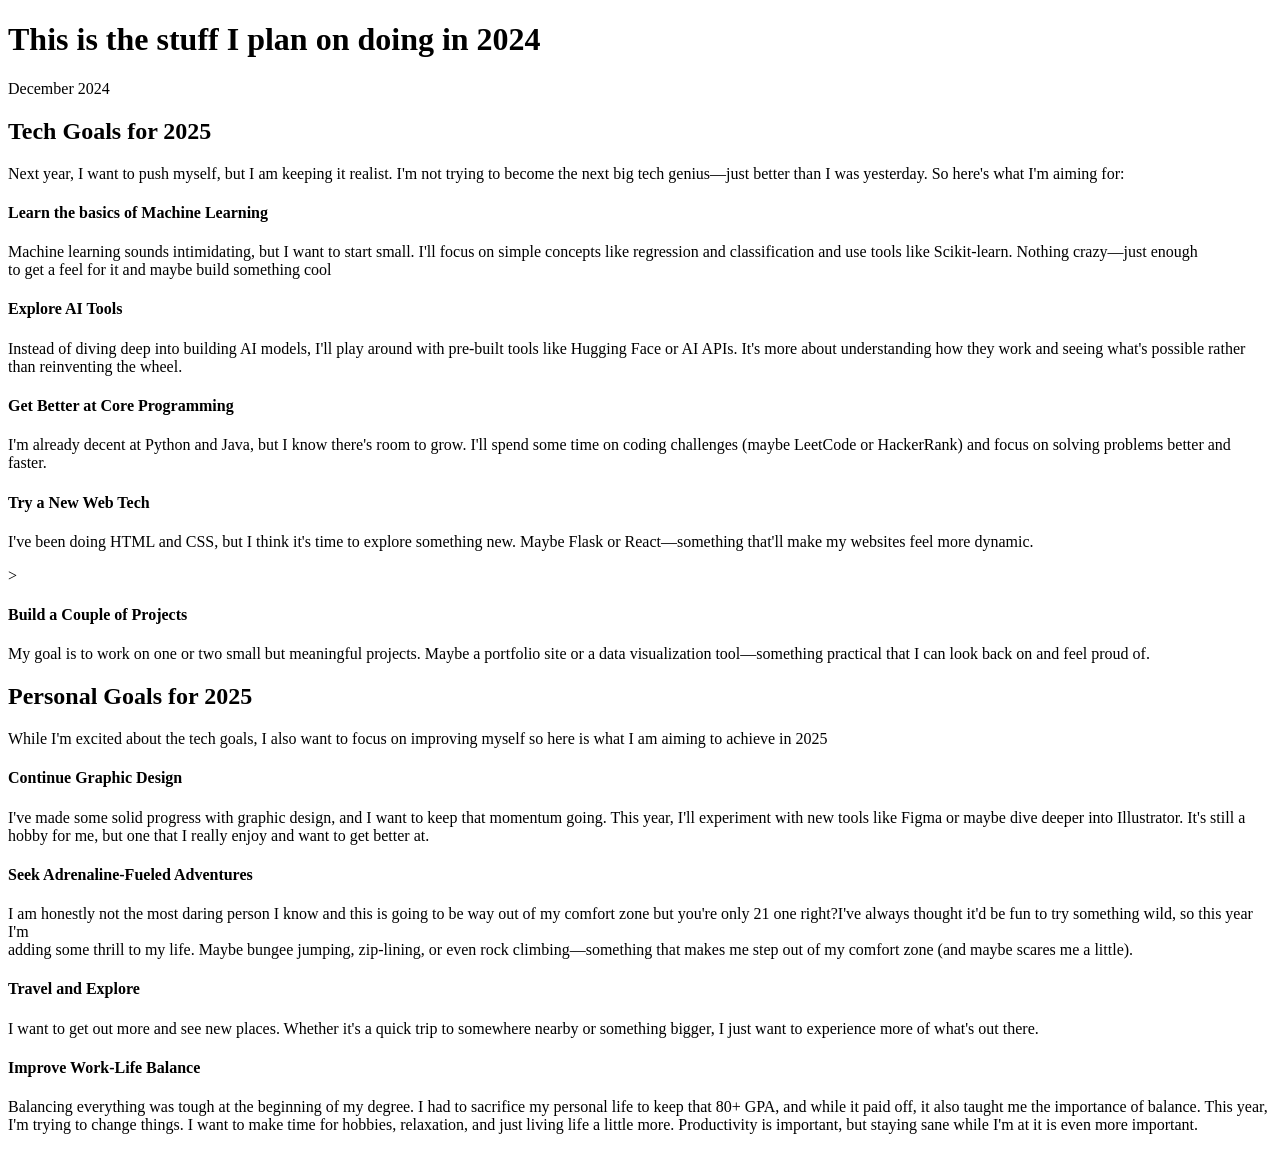
==== 2025stuff.html @ d9a6ee84 "Update 2025stuff.html" ====
<!DOCTYPE html>
<html>
    <head><title>2025stufffs</title></head>
    <body>
        <h1>This is the stuff I plan on doing in 2024</h1>
        <p>December 2024</p>

        <h2>Tech Goals for 2025</h2>
        <p>Next year, I want to push myself, but I am keeping it realist. I'm not trying to become the next big tech genius—just better than I was yesterday. So here's what I'm aiming for: </p>
    

        <h4>Learn the basics of Machine Learning</h4>
        <p>Machine learning sounds intimidating, but I want to start small. I'll focus on simple concepts like regression and classification and use tools like Scikit-learn. Nothing crazy—just enough <br>
             to get a feel for it and maybe build something cool</p>
   
        <h4>Explore AI Tools</h4>
        <p>Instead of diving deep into building AI models, I'll play around with pre-built tools like Hugging Face or AI APIs. It's more about understanding how they work and seeing what's possible rather <br>
             than reinventing the wheel.</p>
        
        <h4>Get Better at Core Programming</h4>
        <p>I'm already decent at Python and Java, but I know there's room to grow. I'll spend some time on coding challenges (maybe LeetCode or HackerRank) and focus on solving problems better and faster.</p>
        
        <h4>Try a New Web Tech</h4>
        <p>I've been doing HTML and CSS, but I think it's time to explore something new. Maybe Flask or React—something that'll make my websites feel more dynamic.</p>>
    
        <h4>Build a Couple of Projects</h4>
        <p>My goal is to work on one or two small but meaningful projects. Maybe a portfolio site or a data visualization tool—something practical that I can look back on and feel proud of.</p>

        <h2>Personal Goals for 2025</h2>
        <p>While I'm excited about the tech goals, I also want to focus on improving myself so here is what I am aiming to achieve in 2025</p>
        
        <h4>Continue Graphic Design</h4>
        <p>I've made some solid progress with graphic design, and I want to keep that momentum going. This year, I'll experiment with new tools like Figma or maybe dive deeper into Illustrator. It's still a <br>
            hobby for me, but one that I really enjoy and want to get better at.</p>

        <h4>Seek Adrenaline-Fueled Adventures</h4>
        <p>I am honestly not the most daring person I know and this is going to be way out of my comfort zone but you're only 21 one right?I've always thought it'd be fun to try something wild, so this year I'm <br>
             adding some thrill to my life. Maybe bungee jumping, zip-lining, or even rock climbing—something that makes me step out of my comfort zone (and maybe scares me a little).</p>

        <h4>Travel and Explore</h4>
        <p>I want to get out more and see new places. Whether it's a quick trip to somewhere nearby or something bigger, I just want to experience more of what's out there.</p>
    
        <h4>Improve Work-Life Balance</h4>
        <p>Balancing everything was tough at the beginning of my degree. I had to sacrifice my personal life to keep that 80+ GPA, and while it paid off, it also taught me the importance of balance. This year, <br> 
            I'm trying to change things. I want to make time for hobbies, relaxation, and just living life a little more. Productivity is important, but staying sane while I'm at it is even more important.</p>
    
    </body>
</html>
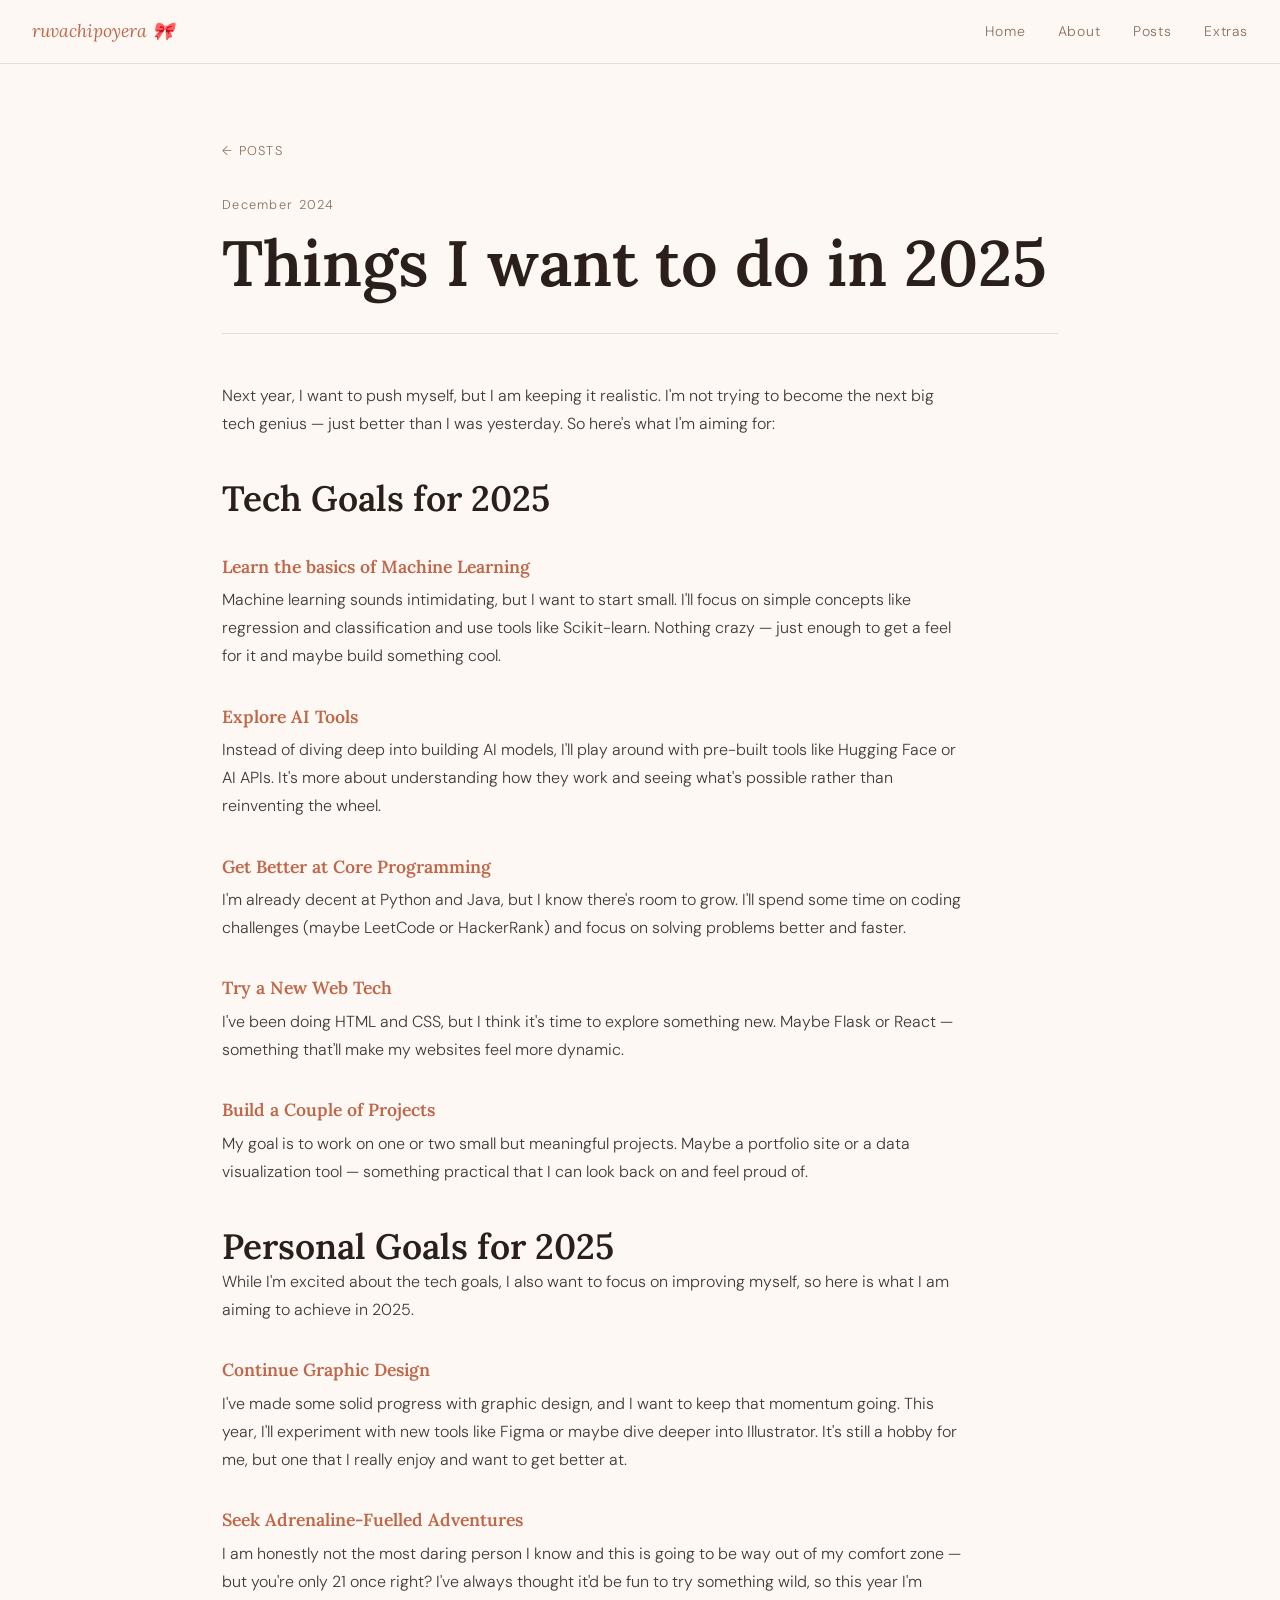
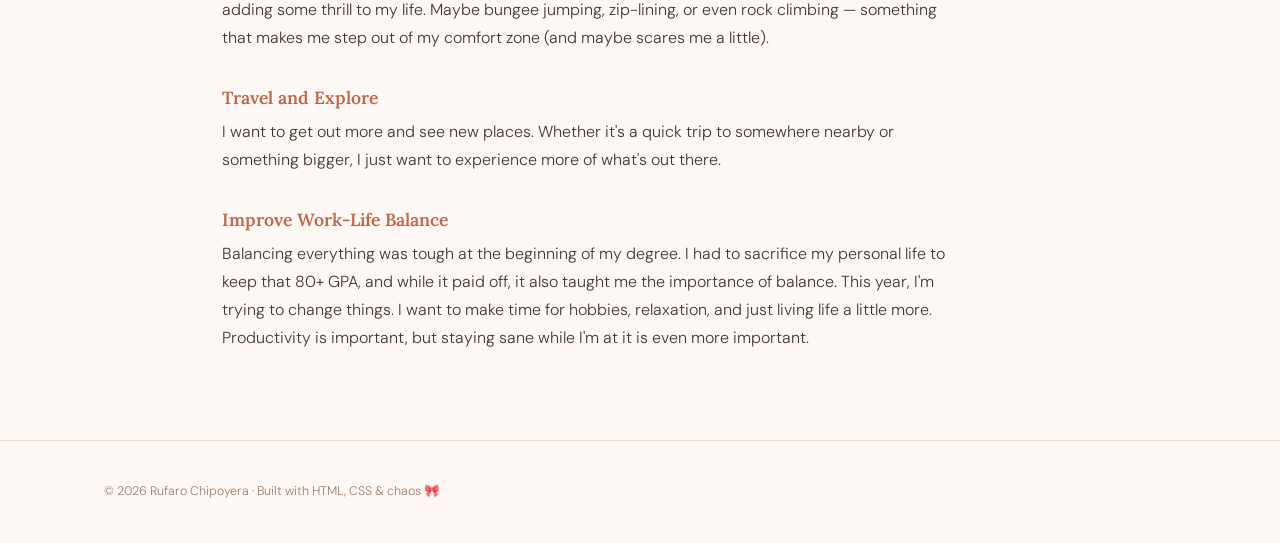
==== commit 77a21948: "finished project" ====
--- a/2025stuff.html
+++ b/2025stuff.html
@@ -1,48 +1,76 @@
 <!DOCTYPE html>
-<html>
-    <head><title>2025stufffs</title></head>
-    <body>
-        <h1>This is the stuff I plan on doing in 2024</h1>
-        <p>December 2024</p>
+<html lang="en">
+<head>
+  <meta charset="UTF-8" />
+  <meta name="viewport" content="width=device-width, initial-scale=1.0" />
+  <title>Things I Want To Do In 2025 — Rufaro's Space</title>
+  <link rel="stylesheet" href="style.css" />
+</head>
+<body>
 
-        <h2>Tech Goals for 2025</h2>
-        <p>Next year, I want to push myself, but I am keeping it realist. I'm not trying to become the next big tech genius—just better than I was yesterday. So here's what I'm aiming for: </p>
-    
+  <nav>
+    <span class="nav-logo">ruvachipoyera 🎀</span>
+    <ul class="nav-links">
+      <li><a href="index.html">Home</a></li>
+      <li><a href="aboutme.html">About</a></li>
+      <li><a href="posts.html">Posts</a></li>
+      <li><a href="extras.html">Extras</a></li>
+    </ul>
+  </nav>
+
+  <div class="container">
+    <section>
+      <a href="posts.html" class="back-link">Posts</a>
+
+      <div class="post-header fade-in">
+        <span class="post-date">December 2024</span>
+        <h1>Things I want to do in 2025</h1>
+      </div>
+
+      <div class="post-body fade-in">
+
+        <p>Next year, I want to push myself, but I am keeping it realistic. I'm not trying to become the next big tech genius — just better than I was yesterday. So here's what I'm aiming for:</p>
+
+        <h2 style="margin-top:2.5rem;">Tech Goals for 2025</h2>
 
         <h4>Learn the basics of Machine Learning</h4>
-        <p>Machine learning sounds intimidating, but I want to start small. I'll focus on simple concepts like regression and classification and use tools like Scikit-learn. Nothing crazy—just enough <br>
-             to get a feel for it and maybe build something cool</p>
-   
+        <p>Machine learning sounds intimidating, but I want to start small. I'll focus on simple concepts like regression and classification and use tools like Scikit-learn. Nothing crazy — just enough to get a feel for it and maybe build something cool.</p>
+
         <h4>Explore AI Tools</h4>
-        <p>Instead of diving deep into building AI models, I'll play around with pre-built tools like Hugging Face or AI APIs. It's more about understanding how they work and seeing what's possible rather <br>
-             than reinventing the wheel.</p>
-        
+        <p>Instead of diving deep into building AI models, I'll play around with pre-built tools like Hugging Face or AI APIs. It's more about understanding how they work and seeing what's possible rather than reinventing the wheel.</p>
+
         <h4>Get Better at Core Programming</h4>
         <p>I'm already decent at Python and Java, but I know there's room to grow. I'll spend some time on coding challenges (maybe LeetCode or HackerRank) and focus on solving problems better and faster.</p>
-        
+
         <h4>Try a New Web Tech</h4>
-        <p>I've been doing HTML and CSS, but I think it's time to explore something new. Maybe Flask or React—something that'll make my websites feel more dynamic.</p>>
-    
+        <p>I've been doing HTML and CSS, but I think it's time to explore something new. Maybe Flask or React — something that'll make my websites feel more dynamic.</p>
+
         <h4>Build a Couple of Projects</h4>
-        <p>My goal is to work on one or two small but meaningful projects. Maybe a portfolio site or a data visualization tool—something practical that I can look back on and feel proud of.</p>
+        <p>My goal is to work on one or two small but meaningful projects. Maybe a portfolio site or a data visualization tool — something practical that I can look back on and feel proud of.</p>
 
-        <h2>Personal Goals for 2025</h2>
-        <p>While I'm excited about the tech goals, I also want to focus on improving myself so here is what I am aiming to achieve in 2025</p>
-        
+        <h2 style="margin-top:2.5rem;">Personal Goals for 2025</h2>
+        <p>While I'm excited about the tech goals, I also want to focus on improving myself, so here is what I am aiming to achieve in 2025.</p>
+
         <h4>Continue Graphic Design</h4>
-        <p>I've made some solid progress with graphic design, and I want to keep that momentum going. This year, I'll experiment with new tools like Figma or maybe dive deeper into Illustrator. It's still a <br>
-            hobby for me, but one that I really enjoy and want to get better at.</p>
+        <p>I've made some solid progress with graphic design, and I want to keep that momentum going. This year, I'll experiment with new tools like Figma or maybe dive deeper into Illustrator. It's still a hobby for me, but one that I really enjoy and want to get better at.</p>
 
-        <h4>Seek Adrenaline-Fueled Adventures</h4>
-        <p>I am honestly not the most daring person I know and this is going to be way out of my comfort zone but you're only 21 one right?I've always thought it'd be fun to try something wild, so this year I'm <br>
-             adding some thrill to my life. Maybe bungee jumping, zip-lining, or even rock climbing—something that makes me step out of my comfort zone (and maybe scares me a little).</p>
+        <h4>Seek Adrenaline-Fuelled Adventures</h4>
+        <p>I am honestly not the most daring person I know and this is going to be way out of my comfort zone — but you're only 21 once right? I've always thought it'd be fun to try something wild, so this year I'm adding some thrill to my life. Maybe bungee jumping, zip-lining, or even rock climbing — something that makes me step out of my comfort zone (and maybe scares me a little).</p>
 
         <h4>Travel and Explore</h4>
         <p>I want to get out more and see new places. Whether it's a quick trip to somewhere nearby or something bigger, I just want to experience more of what's out there.</p>
-    
+
         <h4>Improve Work-Life Balance</h4>
-        <p>Balancing everything was tough at the beginning of my degree. I had to sacrifice my personal life to keep that 80+ GPA, and while it paid off, it also taught me the importance of balance. This year, <br> 
-            I'm trying to change things. I want to make time for hobbies, relaxation, and just living life a little more. Productivity is important, but staying sane while I'm at it is even more important.</p>
-    
-    </body>
-</html>+        <p>Balancing everything was tough at the beginning of my degree. I had to sacrifice my personal life to keep that 80+ GPA, and while it paid off, it also taught me the importance of balance. This year, I'm trying to change things. I want to make time for hobbies, relaxation, and just living life a little more. Productivity is important, but staying sane while I'm at it is even more important.</p>
+
+      </div>
+    </section>
+  </div>
+
+  <footer>
+    <p>© <span id="year"></span> Rufaro Chipoyera · Built with HTML, CSS &amp; chaos 🎀</p>
+  </footer>
+
+  <script src="script.js"></script>
+</body>
+</html>
--- a/style.css
+++ b/style.css
@@ -0,0 +1,235 @@
+@import url('https://fonts.googleapis.com/css2?family=Lora:ital,wght@0,400;0,600;1,400;1,600&family=DM+Sans:wght@300;400;500&display=swap');
+
+:root {
+  --bg:        #fdf8f3;
+  --surface:   #ffffff;
+  --border:    #e8ddd4;
+  --accent:    #c0674a;   /* warm terracotta */
+  --accent2:   #7a9e87;   /* sage green */
+  --text:      #2a1f1a;
+  --muted:     #8a7060;
+  --font-head: 'Lora', Georgia, serif;
+  --font-body: 'DM Sans', sans-serif;
+  --radius:    8px;
+  --max-width: 900px;
+  --transition: 0.25s ease;
+}
+
+*, *::before, *::after { box-sizing: border-box; margin: 0; padding: 0; }
+html { scroll-behavior: smooth; }
+
+body {
+  background: var(--bg);
+  color: var(--text);
+  font-family: var(--font-body);
+  font-weight: 300;
+  font-size: 1rem;
+  line-height: 1.75;
+}
+
+/* ── TYPOGRAPHY ── */
+h1, h2, h3, h4 {
+  font-family: var(--font-head);
+  line-height: 1.2;
+  color: var(--text);
+}
+h1 { font-size: clamp(2.2rem, 6vw, 4rem); font-weight: 600; }
+h2 { font-size: clamp(1.5rem, 3.5vw, 2.2rem); font-weight: 600; }
+h3 { font-size: 1.2rem; font-weight: 600; }
+h4 { font-size: 1.05rem; font-weight: 600; color: var(--accent); margin: 1.8rem 0 0.5rem; }
+p  { opacity: 0.88; max-width: 68ch; }
+a  { color: var(--accent); text-decoration: none; transition: opacity var(--transition); }
+a:hover { opacity: 0.7; }
+br { display: none; } /* override inline <br> tags from old HTML */
+
+/* ── LAYOUT ── */
+.container { max-width: var(--max-width); margin: 0 auto; padding: 0 2rem; }
+section { padding: 4.5rem 0; border-bottom: 1px solid var(--border); }
+section:last-child { border-bottom: none; }
+
+/* ── NAV ── */
+nav {
+  position: sticky; top: 0; z-index: 100;
+  background: rgba(253,248,243,0.92);
+  backdrop-filter: blur(10px);
+  border-bottom: 1px solid var(--border);
+  padding: 1rem 2rem;
+  display: flex; justify-content: space-between; align-items: center;
+}
+.nav-logo {
+  font-family: var(--font-head);
+  font-style: italic;
+  font-size: 1.1rem;
+  color: var(--accent);
+}
+.nav-links { display: flex; gap: 2rem; list-style: none; }
+.nav-links a {
+  color: var(--muted);
+  font-size: 0.875rem;
+  letter-spacing: 0.06em;
+  transition: color var(--transition);
+}
+.nav-links a:hover { color: var(--text); opacity: 1; }
+
+/* ── HERO ── */
+.hero { padding: 6rem 0 5rem; }
+.hero-eyebrow {
+  display: block;
+  font-size: 0.8rem;
+  letter-spacing: 0.18em;
+  text-transform: uppercase;
+  color: var(--accent2);
+  margin-bottom: 1rem;
+}
+.hero h1 { margin-bottom: 1.5rem; }
+.hero h1 em { font-style: italic; color: var(--accent); }
+.hero-sub { font-size: 1rem; color: var(--muted); max-width: 55ch; margin-bottom: 0.75rem; }
+
+/* ── BUTTONS ── */
+.btn {
+  display: inline-block;
+  padding: 0.7rem 1.6rem;
+  font-family: var(--font-body);
+  font-size: 0.85rem;
+  font-weight: 500;
+  letter-spacing: 0.06em;
+  border-radius: 999px;
+  transition: all var(--transition);
+  cursor: pointer;
+  margin-top: 1.2rem;
+}
+.btn-primary { background: var(--accent); color: #fff; border: 2px solid var(--accent); }
+.btn-primary:hover { background: transparent; color: var(--accent); opacity: 1; }
+.btn-outline { background: transparent; color: var(--text); border: 2px solid var(--border); margin-left: 0.75rem; }
+.btn-outline:hover { border-color: var(--accent); color: var(--accent); opacity: 1; }
+
+/* ── SECTION LABEL ── */
+.section-label {
+  display: block;
+  font-size: 0.72rem;
+  letter-spacing: 0.2em;
+  text-transform: uppercase;
+  color: var(--accent2);
+  margin-bottom: 0.5rem;
+}
+
+/* ── CARDS ── */
+.projects-grid {
+  display: grid;
+  grid-template-columns: repeat(auto-fill, minmax(250px, 1fr));
+  gap: 1.25rem;
+  margin-top: 2rem;
+}
+.card {
+  background: var(--surface);
+  border: 1px solid var(--border);
+  border-radius: var(--radius);
+  padding: 1.6rem;
+  transition: box-shadow var(--transition), transform var(--transition);
+  position: relative;
+  overflow: hidden;
+  color: var(--text);
+}
+.card::after {
+  content: '';
+  position: absolute;
+  bottom: 0; left: 0; right: 0;
+  height: 3px;
+  background: linear-gradient(90deg, var(--accent), var(--accent2));
+  transform: scaleX(0);
+  transform-origin: left;
+  transition: transform var(--transition);
+}
+.card:hover { box-shadow: 0 6px 24px rgba(192,103,74,0.12); transform: translateY(-2px); }
+.card:hover::after { transform: scaleX(1); }
+.card-tag {
+  font-size: 0.68rem; letter-spacing: 0.14em; text-transform: uppercase;
+  color: var(--accent2); margin-bottom: 0.6rem; display: block;
+}
+.card h3 { margin-bottom: 0.4rem; }
+.card p { font-size: 0.88rem; margin-bottom: 1rem; }
+.card-link {
+  font-size: 0.78rem; letter-spacing: 0.08em; text-transform: uppercase;
+  color: var(--accent); display: inline-flex; align-items: center; gap: 0.3rem;
+}
+.card-link::after { content: '→'; transition: transform var(--transition); }
+.card:hover .card-link::after { transform: translateX(4px); }
+
+/* ── SKILLS ── */
+.skills-list { display: flex; flex-wrap: wrap; gap: 0.6rem; margin-top: 1.5rem; }
+.skill-tag {
+  background: var(--surface);
+  border: 1px solid var(--border);
+  color: var(--text);
+  font-size: 0.8rem;
+  padding: 0.35rem 0.9rem;
+  border-radius: 999px;
+  transition: border-color var(--transition);
+}
+.skill-tag:hover { border-color: var(--accent); }
+
+/* ── POST / ARTICLE LAYOUT ── */
+.post-header { padding-bottom: 2rem; border-bottom: 1px solid var(--border); margin-bottom: 3rem; }
+.post-date { font-size: 0.8rem; color: var(--muted); letter-spacing: 0.1em; display: block; margin-bottom: 0.5rem; }
+.post-body h4 { font-size: 1.1rem; color: var(--accent); margin: 2.2rem 0 0.6rem; }
+.post-body p  { margin-bottom: 1rem; }
+.post-body img { max-width: 100%; border-radius: var(--radius); margin: 1.5rem 0; }
+
+/* ── ABOUT PAGE ── */
+.about-photo {
+  width: 200px; height: 200px;
+  border-radius: 50%;
+  object-fit: cover;
+  object-position: top center;
+  border: 3px solid var(--border);
+  margin-bottom: 1.5rem;
+}
+.about-gif { display: block; margin: 1.5rem 0; }
+
+/* ── POSTS LIST ── */
+.posts-list { margin-top: 2rem; }
+.post-item {
+  display: flex; justify-content: space-between; align-items: baseline;
+  padding: 1.2rem 0;
+  border-bottom: 1px solid var(--border);
+  gap: 1rem;
+}
+.post-item a {
+  font-family: var(--font-head);
+  font-size: 1.05rem;
+  color: var(--text);
+  transition: color var(--transition);
+}
+.post-item a:hover { color: var(--accent); opacity: 1; }
+.post-item-date { font-size: 0.78rem; color: var(--muted); white-space: nowrap; }
+
+/* ── BACK LINK ── */
+.back-link {
+  display: inline-flex; align-items: center; gap: 0.4rem;
+  font-size: 0.8rem; letter-spacing: 0.08em; text-transform: uppercase;
+  color: var(--muted); margin-bottom: 2rem; transition: color var(--transition);
+}
+.back-link::before { content: '←'; }
+.back-link:hover { color: var(--accent); opacity: 1; }
+
+/* ── FOOTER ── */
+footer {
+  padding: 2.5rem 0;
+  text-align: center;
+  font-size: 0.78rem;
+  color: var(--muted);
+  border-top: 1px solid var(--border);
+}
+
+/* ── FADE-IN ── */
+.fade-in { opacity: 0; transform: translateY(16px); transition: opacity 0.55s ease, transform 0.55s ease; }
+.fade-in.visible { opacity: 1; transform: translateY(0); }
+
+/* ── RESPONSIVE ── */
+@media (max-width: 600px) {
+  nav { flex-wrap: wrap; gap: 0.75rem; }
+  .nav-links { gap: 1rem; }
+  .projects-grid { grid-template-columns: 1fr; }
+  .btn-outline { margin-left: 0; margin-top: 0.5rem; }
+  .post-item { flex-direction: column; gap: 0.2rem; }
+}
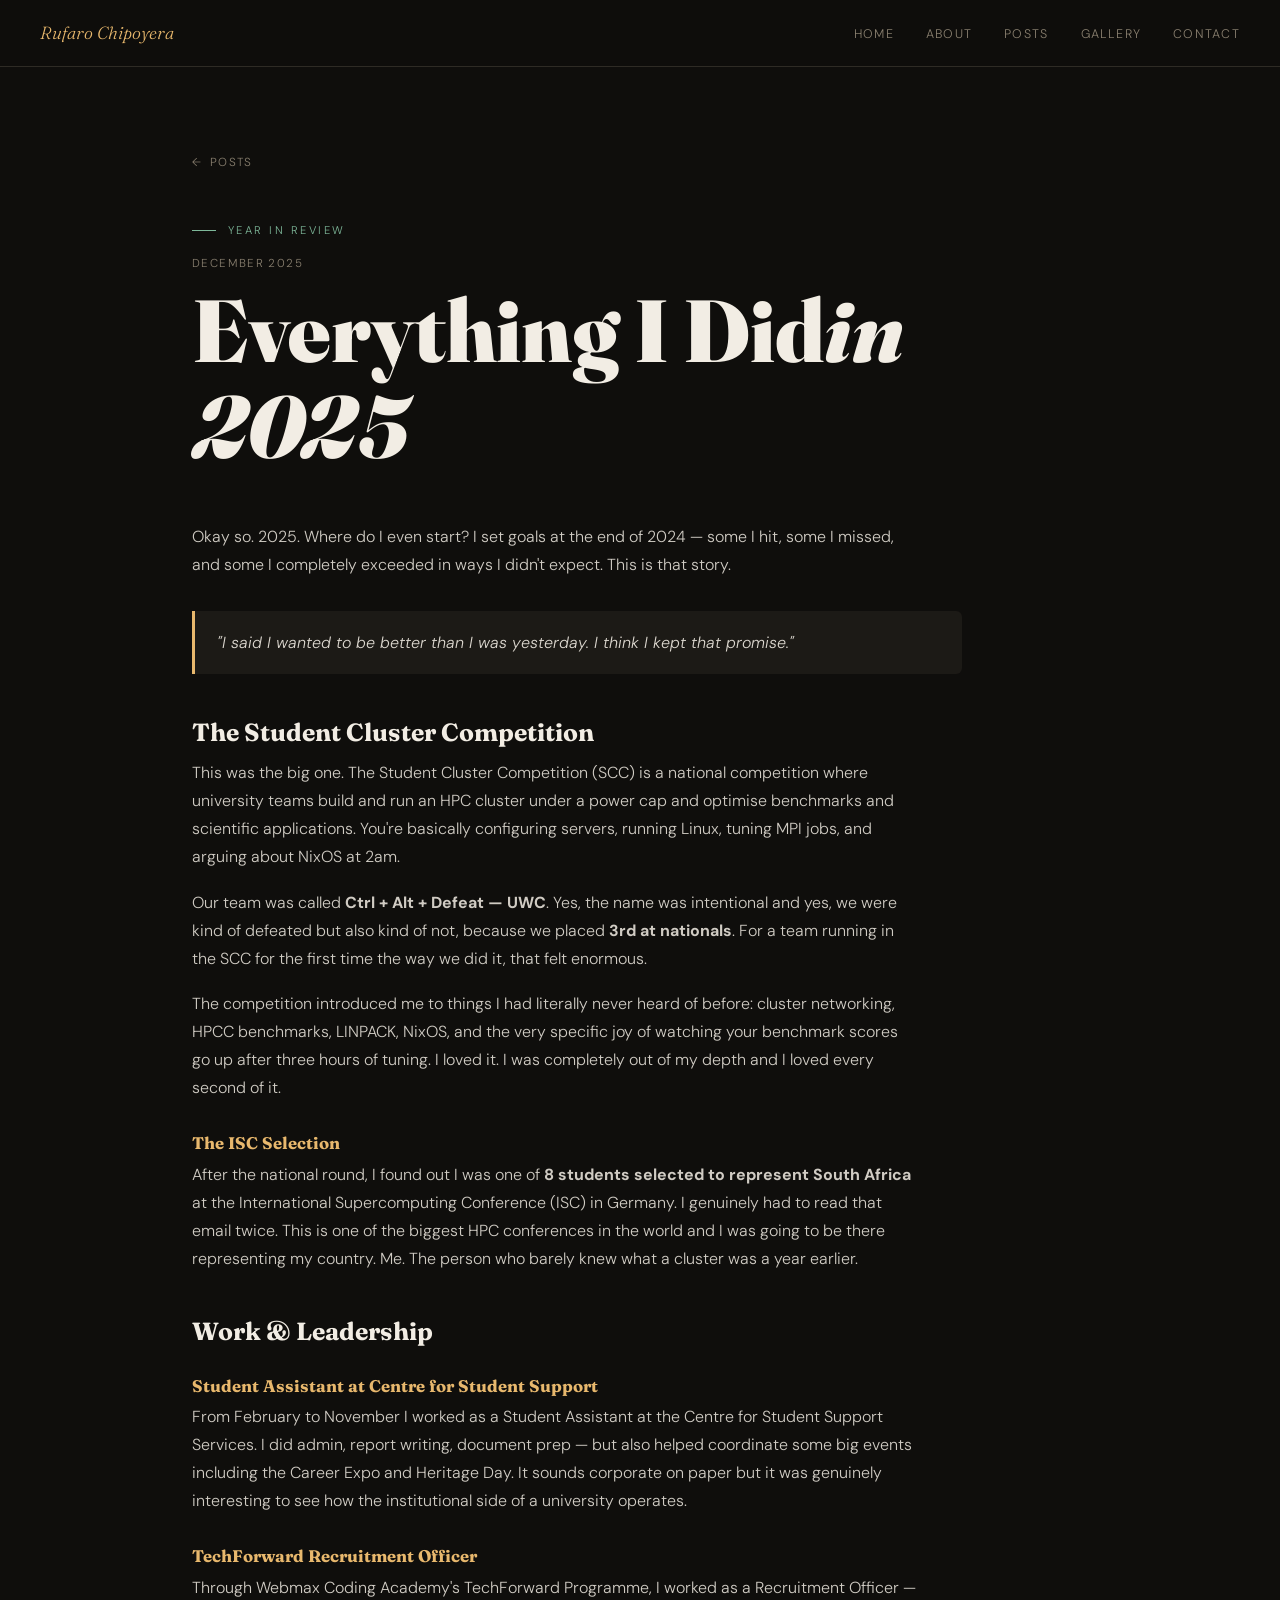
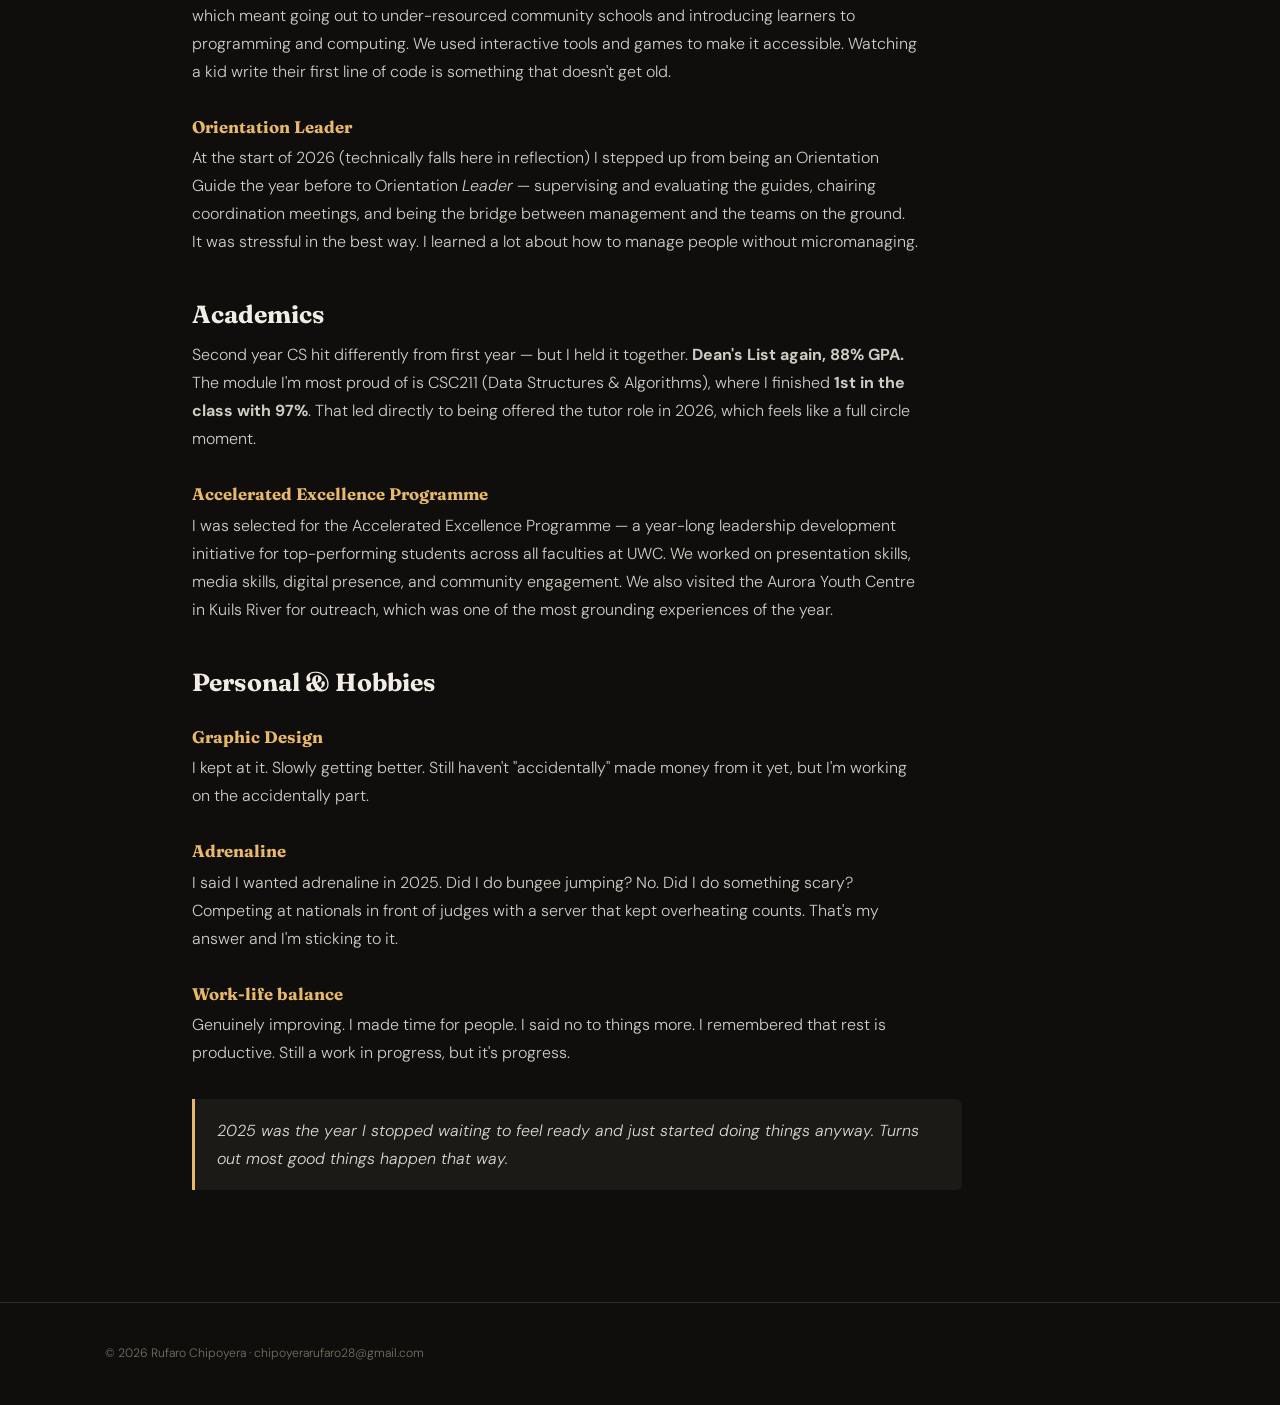
==== commit 34f8a1d0: "Updated 2026 work after a longggg night and day" ====
--- a/2025stuff.html
+++ b/2025stuff.html
@@ -3,18 +3,19 @@
 <head>
   <meta charset="UTF-8" />
   <meta name="viewport" content="width=device-width, initial-scale=1.0" />
-  <title>Things I Want To Do In 2025 — Rufaro's Space</title>
+  <title>Everything I Did in 2025 — Rufaro Chipoyera</title>
   <link rel="stylesheet" href="style.css" />
 </head>
 <body>
 
   <nav>
-    <span class="nav-logo">ruvachipoyera 🎀</span>
+    <span class="nav-logo">Rufaro Chipoyera</span>
     <ul class="nav-links">
       <li><a href="index.html">Home</a></li>
       <li><a href="aboutme.html">About</a></li>
       <li><a href="posts.html">Posts</a></li>
-      <li><a href="extras.html">Extras</a></li>
+      <li><a href="gallery.html">Gallery</a></li>
+      <li><a href="index.html#contact">Contact</a></li>
     </ul>
   </nav>
 
@@ -23,52 +24,69 @@
       <a href="posts.html" class="back-link">Posts</a>
 
       <div class="post-header fade-in">
-        <span class="post-date">December 2024</span>
-        <h1>Things I want to do in 2025</h1>
+        <span class="section-label">Year in Review</span>
+        <span class="post-date">December 2025</span>
+        <h1>Everything I Did<br><em>in 2025</em></h1>
       </div>
 
       <div class="post-body fade-in">
 
-        <p>Next year, I want to push myself, but I am keeping it realistic. I'm not trying to become the next big tech genius — just better than I was yesterday. So here's what I'm aiming for:</p>
+        <p>Okay so. 2025. Where do I even start? I set goals at the end of 2024 — some I hit, some I missed, and some I completely exceeded in ways I didn't expect. This is that story.</p>
 
-        <h2 style="margin-top:2.5rem;">Tech Goals for 2025</h2>
+        <div class="callout">
+          <p>"I said I wanted to be better than I was yesterday. I think I kept that promise."</p>
+        </div>
 
-        <h4>Learn the basics of Machine Learning</h4>
-        <p>Machine learning sounds intimidating, but I want to start small. I'll focus on simple concepts like regression and classification and use tools like Scikit-learn. Nothing crazy — just enough to get a feel for it and maybe build something cool.</p>
+        <h2>The Student Cluster Competition</h2>
 
-        <h4>Explore AI Tools</h4>
-        <p>Instead of diving deep into building AI models, I'll play around with pre-built tools like Hugging Face or AI APIs. It's more about understanding how they work and seeing what's possible rather than reinventing the wheel.</p>
+        <p>This was the big one. The Student Cluster Competition (SCC) is a national competition where university teams build and run an HPC cluster under a power cap and optimise benchmarks and scientific applications. You're basically configuring servers, running Linux, tuning MPI jobs, and arguing about NixOS at 2am.</p>
 
-        <h4>Get Better at Core Programming</h4>
-        <p>I'm already decent at Python and Java, but I know there's room to grow. I'll spend some time on coding challenges (maybe LeetCode or HackerRank) and focus on solving problems better and faster.</p>
+        <p>Our team was called <strong>Ctrl + Alt + Defeat — UWC</strong>. Yes, the name was intentional and yes, we were kind of defeated but also kind of not, because we placed <strong>3rd at nationals</strong>. For a team running in the SCC for the first time the way we did it, that felt enormous.</p>
 
-        <h4>Try a New Web Tech</h4>
-        <p>I've been doing HTML and CSS, but I think it's time to explore something new. Maybe Flask or React — something that'll make my websites feel more dynamic.</p>
+        <p>The competition introduced me to things I had literally never heard of before: cluster networking, HPCC benchmarks, LINPACK, NixOS, and the very specific joy of watching your benchmark scores go up after three hours of tuning. I loved it. I was completely out of my depth and I loved every second of it.</p>
 
-        <h4>Build a Couple of Projects</h4>
-        <p>My goal is to work on one or two small but meaningful projects. Maybe a portfolio site or a data visualization tool — something practical that I can look back on and feel proud of.</p>
+        <h4>The ISC Selection</h4>
+        <p>After the national round, I found out I was one of <strong>8 students selected to represent South Africa</strong> at the International Supercomputing Conference (ISC) in Germany. I genuinely had to read that email twice. This is one of the biggest HPC conferences in the world and I was going to be there representing my country. Me. The person who barely knew what a cluster was a year earlier.</p>
 
-        <h2 style="margin-top:2.5rem;">Personal Goals for 2025</h2>
-        <p>While I'm excited about the tech goals, I also want to focus on improving myself, so here is what I am aiming to achieve in 2025.</p>
+        <h2>Work &amp; Leadership</h2>
 
-        <h4>Continue Graphic Design</h4>
-        <p>I've made some solid progress with graphic design, and I want to keep that momentum going. This year, I'll experiment with new tools like Figma or maybe dive deeper into Illustrator. It's still a hobby for me, but one that I really enjoy and want to get better at.</p>
+        <h4>Student Assistant at Centre for Student Support</h4>
+        <p>From February to November I worked as a Student Assistant at the Centre for Student Support Services. I did admin, report writing, document prep — but also helped coordinate some big events including the Career Expo and Heritage Day. It sounds corporate on paper but it was genuinely interesting to see how the institutional side of a university operates.</p>
 
-        <h4>Seek Adrenaline-Fuelled Adventures</h4>
-        <p>I am honestly not the most daring person I know and this is going to be way out of my comfort zone — but you're only 21 once right? I've always thought it'd be fun to try something wild, so this year I'm adding some thrill to my life. Maybe bungee jumping, zip-lining, or even rock climbing — something that makes me step out of my comfort zone (and maybe scares me a little).</p>
+        <h4>TechForward Recruitment Officer</h4>
+        <p>Through Webmax Coding Academy's TechForward Programme, I worked as a Recruitment Officer — which meant going out to under-resourced community schools and introducing learners to programming and computing. We used interactive tools and games to make it accessible. Watching a kid write their first line of code is something that doesn't get old.</p>
 
-        <h4>Travel and Explore</h4>
-        <p>I want to get out more and see new places. Whether it's a quick trip to somewhere nearby or something bigger, I just want to experience more of what's out there.</p>
+        <h4>Orientation Leader</h4>
+        <p>At the start of 2026 (technically falls here in reflection) I stepped up from being an Orientation Guide the year before to Orientation <em>Leader</em> — supervising and evaluating the guides, chairing coordination meetings, and being the bridge between management and the teams on the ground. It was stressful in the best way. I learned a lot about how to manage people without micromanaging.</p>
 
-        <h4>Improve Work-Life Balance</h4>
-        <p>Balancing everything was tough at the beginning of my degree. I had to sacrifice my personal life to keep that 80+ GPA, and while it paid off, it also taught me the importance of balance. This year, I'm trying to change things. I want to make time for hobbies, relaxation, and just living life a little more. Productivity is important, but staying sane while I'm at it is even more important.</p>
+        <h2>Academics</h2>
+
+        <p>Second year CS hit differently from first year — but I held it together. <strong>Dean's List again, 88% GPA.</strong> The module I'm most proud of is CSC211 (Data Structures &amp; Algorithms), where I finished <strong>1st in the class with 97%</strong>. That led directly to being offered the tutor role in 2026, which feels like a full circle moment.</p>
+
+        <h4>Accelerated Excellence Programme</h4>
+        <p>I was selected for the Accelerated Excellence Programme — a year-long leadership development initiative for top-performing students across all faculties at UWC. We worked on presentation skills, media skills, digital presence, and community engagement. We also visited the Aurora Youth Centre in Kuils River for outreach, which was one of the most grounding experiences of the year.</p>
+
+        <h2>Personal &amp; Hobbies</h2>
+
+        <h4>Graphic Design</h4>
+        <p>I kept at it. Slowly getting better. Still haven't "accidentally" made money from it yet, but I'm working on the accidentally part.</p>
+
+        <h4>Adrenaline</h4>
+        <p>I said I wanted adrenaline in 2025. Did I do bungee jumping? No. Did I do something scary? Competing at nationals in front of judges with a server that kept overheating counts. That's my answer and I'm sticking to it.</p>
+
+        <h4>Work-life balance</h4>
+        <p>Genuinely improving. I made time for people. I said no to things more. I remembered that rest is productive. Still a work in progress, but it's progress.</p>
+
+        <div class="callout">
+          <p>2025 was the year I stopped waiting to feel ready and just started doing things anyway. Turns out most good things happen that way.</p>
+        </div>
 
       </div>
     </section>
   </div>
 
   <footer>
-    <p>© <span id="year"></span> Rufaro Chipoyera · Built with HTML, CSS &amp; chaos 🎀</p>
+    <p>© <span id="year"></span> Rufaro Chipoyera · <a href="mailto:chipoyerarufaro28@gmail.com">chipoyerarufaro28@gmail.com</a></p>
   </footer>
 
   <script src="script.js"></script>
--- a/style.css
+++ b/style.css
@@ -1,18 +1,20 @@
-@import url('https://fonts.googleapis.com/css2?family=Lora:ital,wght@0,400;0,600;1,400;1,600&family=DM+Sans:wght@300;400;500&display=swap');
+@import url('https://fonts.googleapis.com/css2?family=Fraunces:ital,opsz,wght@0,9..144,300;0,9..144,700;0,9..144,900;1,9..144,300;1,9..144,700&family=DM+Sans:opsz,wght@9..40,300;9..40,400;9..40,500&display=swap');
 
 :root {
-  --bg:        #fdf8f3;
-  --surface:   #ffffff;
-  --border:    #e8ddd4;
-  --accent:    #c0674a;   /* warm terracotta */
-  --accent2:   #7a9e87;   /* sage green */
-  --text:      #2a1f1a;
-  --muted:     #8a7060;
-  --font-head: 'Lora', Georgia, serif;
+  --bg:        #0f0e0c;
+  --bg2:       #161410;
+  --surface:   #1c1a16;
+  --border:    #2e2b25;
+  --accent:    #e8b86d;
+  --accent2:   #c97b5a;
+  --green:     #7eb89a;
+  --text:      #f2ede4;
+  --muted:     #8a8070;
+  --font-head: 'Fraunces', Georgia, serif;
   --font-body: 'DM Sans', sans-serif;
-  --radius:    8px;
-  --max-width: 900px;
-  --transition: 0.25s ease;
+  --radius:    6px;
+  --max:       960px;
+  --t:         0.28s ease;
 }
 
 *, *::before, *::after { box-sizing: border-box; margin: 0; padding: 0; }
@@ -25,211 +27,226 @@
   font-weight: 300;
   font-size: 1rem;
   line-height: 1.75;
-}
-
-/* ── TYPOGRAPHY ── */
-h1, h2, h3, h4 {
-  font-family: var(--font-head);
-  line-height: 1.2;
-  color: var(--text);
-}
-h1 { font-size: clamp(2.2rem, 6vw, 4rem); font-weight: 600; }
-h2 { font-size: clamp(1.5rem, 3.5vw, 2.2rem); font-weight: 600; }
-h3 { font-size: 1.2rem; font-weight: 600; }
-h4 { font-size: 1.05rem; font-weight: 600; color: var(--accent); margin: 1.8rem 0 0.5rem; }
-p  { opacity: 0.88; max-width: 68ch; }
-a  { color: var(--accent); text-decoration: none; transition: opacity var(--transition); }
+  overflow-x: hidden;
+}
+
+/* Typography */
+h1, h2, h3, h4 { font-family: var(--font-head); line-height: 1.1; color: var(--text); }
+h1 { font-size: clamp(2.8rem, 7vw, 5.5rem); font-weight: 900; }
+h2 { font-size: clamp(1.8rem, 4vw, 2.8rem); font-weight: 700; }
+h3 { font-size: 1.25rem; font-weight: 700; }
+h4 { font-size: 1.05rem; font-weight: 700; color: var(--accent); margin: 2rem 0 0.5rem; }
+p  { opacity: 0.85; max-width: 66ch; }
+a  { color: var(--accent); text-decoration: none; transition: opacity var(--t); }
 a:hover { opacity: 0.7; }
-br { display: none; } /* override inline <br> tags from old HTML */
-
-/* ── LAYOUT ── */
-.container { max-width: var(--max-width); margin: 0 auto; padding: 0 2rem; }
-section { padding: 4.5rem 0; border-bottom: 1px solid var(--border); }
+br { display: none; }
+
+/* Layout */
+.container { max-width: var(--max); margin: 0 auto; padding: 0 2rem; position: relative; z-index: 1; }
+section { padding: 5rem 0; border-bottom: 1px solid var(--border); }
 section:last-child { border-bottom: none; }
 
-/* ── NAV ── */
+/* Nav */
 nav {
   position: sticky; top: 0; z-index: 100;
-  background: rgba(253,248,243,0.92);
-  backdrop-filter: blur(10px);
+  background: rgba(15,14,12,0.9);
+  backdrop-filter: blur(16px);
   border-bottom: 1px solid var(--border);
-  padding: 1rem 2rem;
+  padding: 1.1rem 2.5rem;
   display: flex; justify-content: space-between; align-items: center;
 }
-.nav-logo {
-  font-family: var(--font-head);
-  font-style: italic;
-  font-size: 1.1rem;
-  color: var(--accent);
-}
+.nav-logo { font-family: var(--font-head); font-style: italic; font-size: 1.1rem; color: var(--accent); }
 .nav-links { display: flex; gap: 2rem; list-style: none; }
-.nav-links a {
-  color: var(--muted);
-  font-size: 0.875rem;
-  letter-spacing: 0.06em;
-  transition: color var(--transition);
-}
-.nav-links a:hover { color: var(--text); opacity: 1; }
-
-/* ── HERO ── */
-.hero { padding: 6rem 0 5rem; }
+.nav-links a { color: var(--muted); font-size: 0.78rem; letter-spacing: 0.1em; text-transform: uppercase; transition: color var(--t); }
+.nav-links a:hover { color: var(--accent); opacity: 1; }
+
+/* Hero */
+.hero {
+  min-height: 90vh;
+  display: flex; flex-direction: column; justify-content: flex-end;
+  padding: 6rem 0 5rem; position: relative;
+}
+.hero-bg-text {
+  position: absolute; top: 5%; right: -1rem;
+  font-family: var(--font-head); font-size: clamp(5rem, 16vw, 14rem);
+  font-weight: 900; color: transparent;
+  -webkit-text-stroke: 1px rgba(232,184,109,0.06);
+  user-select: none; pointer-events: none; z-index: 0; line-height: 1;
+}
+.hero-content { position: relative; z-index: 1; }
 .hero-eyebrow {
-  display: block;
-  font-size: 0.8rem;
-  letter-spacing: 0.18em;
-  text-transform: uppercase;
-  color: var(--accent2);
-  margin-bottom: 1rem;
-}
-.hero h1 { margin-bottom: 1.5rem; }
+  display: inline-flex; align-items: center; gap: 0.75rem;
+  font-size: 0.7rem; letter-spacing: 0.22em; text-transform: uppercase;
+  color: var(--green); margin-bottom: 1.4rem;
+}
+.hero-eyebrow::before { content: ''; display: block; width: 2rem; height: 1px; background: var(--green); }
+.hero h1 { margin-bottom: 1.2rem; }
 .hero h1 em { font-style: italic; color: var(--accent); }
-.hero-sub { font-size: 1rem; color: var(--muted); max-width: 55ch; margin-bottom: 0.75rem; }
-
-/* ── BUTTONS ── */
+.hero-sub { font-size: 1.05rem; color: var(--muted); max-width: 52ch; margin-bottom: 0.5rem; }
+.hero-tags { display: flex; flex-wrap: wrap; gap: 0.55rem; margin: 2rem 0 2.8rem; }
+.hero-tag {
+  font-size: 0.7rem; letter-spacing: 0.1em; text-transform: uppercase;
+  color: var(--muted); border: 1px solid var(--border); padding: 0.28rem 0.8rem; border-radius: 999px;
+}
+
+/* Buttons */
 .btn {
-  display: inline-block;
-  padding: 0.7rem 1.6rem;
-  font-family: var(--font-body);
-  font-size: 0.85rem;
-  font-weight: 500;
-  letter-spacing: 0.06em;
-  border-radius: 999px;
-  transition: all var(--transition);
-  cursor: pointer;
-  margin-top: 1.2rem;
-}
-.btn-primary { background: var(--accent); color: #fff; border: 2px solid var(--accent); }
+  display: inline-block; padding: 0.8rem 2rem;
+  font-family: var(--font-body); font-size: 0.8rem; font-weight: 500;
+  letter-spacing: 0.1em; text-transform: uppercase;
+  border-radius: 999px; transition: all var(--t); cursor: pointer;
+}
+.btn-primary { background: var(--accent); color: #0f0e0c; border: 2px solid var(--accent); }
 .btn-primary:hover { background: transparent; color: var(--accent); opacity: 1; }
 .btn-outline { background: transparent; color: var(--text); border: 2px solid var(--border); margin-left: 0.75rem; }
 .btn-outline:hover { border-color: var(--accent); color: var(--accent); opacity: 1; }
 
-/* ── SECTION LABEL ── */
+/* Section label */
 .section-label {
-  display: block;
-  font-size: 0.72rem;
-  letter-spacing: 0.2em;
-  text-transform: uppercase;
-  color: var(--accent2);
-  margin-bottom: 0.5rem;
-}
-
-/* ── CARDS ── */
-.projects-grid {
+  display: inline-flex; align-items: center; gap: 0.75rem;
+  font-size: 0.7rem; letter-spacing: 0.22em; text-transform: uppercase;
+  color: var(--green); margin-bottom: 0.8rem;
+}
+.section-label::before { content: ''; display: block; width: 1.5rem; height: 1px; background: var(--green); }
+
+/* Stats */
+.stats-row {
+  display: grid; grid-template-columns: repeat(auto-fit, minmax(130px, 1fr));
+  gap: 1px; background: var(--border); border: 1px solid var(--border);
+  border-radius: var(--radius); overflow: hidden; margin-top: 3rem;
+}
+.stat { background: var(--surface); padding: 1.6rem 1.2rem; text-align: center; }
+.stat-num { display: block; font-family: var(--font-head); font-size: 2.2rem; font-weight: 900; color: var(--accent); line-height: 1; margin-bottom: 0.35rem; }
+.stat-label { font-size: 0.68rem; letter-spacing: 0.12em; text-transform: uppercase; color: var(--muted); }
+
+/* About */
+.about-grid { display: grid; grid-template-columns: 260px 1fr; gap: 4rem; align-items: start; margin-top: 2.5rem; }
+.about-photo-wrap { position: relative; }
+.about-photo { width: 100%; aspect-ratio: 3/4; object-fit: cover; object-position: top center; border-radius: var(--radius); border: 1px solid var(--border); display: block; }
+.about-photo-accent { position: absolute; bottom: -10px; right: -10px; width: 100%; height: 100%; border: 2px solid var(--accent); border-radius: var(--radius); z-index: -1; }
+.about-text p { margin-bottom: 1rem; }
+.quby { width: 65px; margin-top: 1.2rem; display: block; }
+
+/* Skills */
+.skills-grid { display: grid; grid-template-columns: repeat(auto-fit, minmax(190px, 1fr)); gap: 1.1rem; margin-top: 2rem; }
+.skill-group { background: var(--surface); border: 1px solid var(--border); border-radius: var(--radius); padding: 1.3rem; }
+.skill-group-title { font-size: 0.68rem; letter-spacing: 0.14em; text-transform: uppercase; color: var(--accent2); margin-bottom: 0.8rem; display: block; }
+.skill-tags { display: flex; flex-wrap: wrap; gap: 0.45rem; }
+.skill-tag { font-size: 0.74rem; background: var(--bg2); border: 1px solid var(--border); color: var(--text); padding: 0.25rem 0.7rem; border-radius: 999px; opacity: 0.85; transition: border-color var(--t), opacity var(--t); }
+.skill-tag:hover { border-color: var(--accent); opacity: 1; }
+
+/* Timeline */
+.timeline { margin-top: 2.5rem; position: relative; }
+.timeline::before { content: ''; position: absolute; left: 0; top: 0; bottom: 0; width: 1px; background: var(--border); }
+.timeline-item { padding: 0 0 2.5rem 2rem; position: relative; }
+.timeline-item:last-child { padding-bottom: 0; }
+.timeline-item::before { content: ''; position: absolute; left: -4px; top: 6px; width: 9px; height: 9px; border-radius: 50%; background: var(--accent); border: 2px solid var(--bg); }
+.timeline-date { font-size: 0.7rem; letter-spacing: 0.1em; text-transform: uppercase; color: var(--accent2); margin-bottom: 0.2rem; display: block; }
+.timeline-item h3 { font-size: 1rem; margin-bottom: 0.15rem; }
+.timeline-org { font-size: 0.8rem; color: var(--muted); margin-bottom: 0.6rem; display: block; }
+.timeline-item ul { list-style: none; margin-top: 0.4rem; }
+.timeline-item ul li { font-size: 0.86rem; opacity: 0.8; padding: 0.18rem 0 0.18rem 1.1rem; position: relative; }
+.timeline-item ul li::before { content: '→'; position: absolute; left: 0; color: var(--accent); font-size: 0.72rem; }
+
+/* Post cards */
+.posts-grid { display: grid; grid-template-columns: repeat(auto-fill, minmax(270px, 1fr)); gap: 1.3rem; margin-top: 2.5rem; }
+.post-card {
+  background: var(--surface); border: 1px solid var(--border); border-radius: var(--radius);
+  padding: 1.8rem; display: flex; flex-direction: column;
+  transition: border-color var(--t), transform var(--t);
+  text-decoration: none; color: inherit; position: relative; overflow: hidden;
+}
+.post-card::after { content: ''; position: absolute; top: 0; left: 0; right: 0; height: 2px; background: linear-gradient(90deg, var(--accent), var(--accent2)); transform: scaleX(0); transform-origin: left; transition: transform var(--t); }
+.post-card:hover { border-color: var(--accent); transform: translateY(-3px); opacity: 1; }
+.post-card:hover::after { transform: scaleX(1); }
+.post-card-tag { font-size: 0.67rem; letter-spacing: 0.15em; text-transform: uppercase; color: var(--green); margin-bottom: 0.7rem; display: block; }
+.post-card h3 { font-size: 1.1rem; margin-bottom: 0.45rem; color: var(--text); }
+.post-card p { font-size: 0.87rem; flex-grow: 1; margin-bottom: 1.4rem; }
+.post-card-date { font-size: 0.72rem; color: var(--muted); }
+.post-arrow { position: absolute; bottom: 1.4rem; right: 1.4rem; color: var(--accent); transition: transform var(--t); }
+.post-card:hover .post-arrow { transform: translate(3px,-3px); }
+
+/* Gallery */
+.gallery-grid {
   display: grid;
-  grid-template-columns: repeat(auto-fill, minmax(250px, 1fr));
-  gap: 1.25rem;
-  margin-top: 2rem;
-}
-.card {
-  background: var(--surface);
-  border: 1px solid var(--border);
-  border-radius: var(--radius);
-  padding: 1.6rem;
-  transition: box-shadow var(--transition), transform var(--transition);
-  position: relative;
-  overflow: hidden;
-  color: var(--text);
-}
-.card::after {
-  content: '';
-  position: absolute;
-  bottom: 0; left: 0; right: 0;
-  height: 3px;
-  background: linear-gradient(90deg, var(--accent), var(--accent2));
-  transform: scaleX(0);
-  transform-origin: left;
-  transition: transform var(--transition);
-}
-.card:hover { box-shadow: 0 6px 24px rgba(192,103,74,0.12); transform: translateY(-2px); }
-.card:hover::after { transform: scaleX(1); }
-.card-tag {
-  font-size: 0.68rem; letter-spacing: 0.14em; text-transform: uppercase;
-  color: var(--accent2); margin-bottom: 0.6rem; display: block;
-}
-.card h3 { margin-bottom: 0.4rem; }
-.card p { font-size: 0.88rem; margin-bottom: 1rem; }
-.card-link {
-  font-size: 0.78rem; letter-spacing: 0.08em; text-transform: uppercase;
-  color: var(--accent); display: inline-flex; align-items: center; gap: 0.3rem;
-}
-.card-link::after { content: '→'; transition: transform var(--transition); }
-.card:hover .card-link::after { transform: translateX(4px); }
-
-/* ── SKILLS ── */
-.skills-list { display: flex; flex-wrap: wrap; gap: 0.6rem; margin-top: 1.5rem; }
-.skill-tag {
-  background: var(--surface);
-  border: 1px solid var(--border);
-  color: var(--text);
-  font-size: 0.8rem;
-  padding: 0.35rem 0.9rem;
-  border-radius: 999px;
-  transition: border-color var(--transition);
-}
-.skill-tag:hover { border-color: var(--accent); }
-
-/* ── POST / ARTICLE LAYOUT ── */
-.post-header { padding-bottom: 2rem; border-bottom: 1px solid var(--border); margin-bottom: 3rem; }
-.post-date { font-size: 0.8rem; color: var(--muted); letter-spacing: 0.1em; display: block; margin-bottom: 0.5rem; }
-.post-body h4 { font-size: 1.1rem; color: var(--accent); margin: 2.2rem 0 0.6rem; }
-.post-body p  { margin-bottom: 1rem; }
-.post-body img { max-width: 100%; border-radius: var(--radius); margin: 1.5rem 0; }
-
-/* ── ABOUT PAGE ── */
-.about-photo {
-  width: 200px; height: 200px;
-  border-radius: 50%;
-  object-fit: cover;
-  object-position: top center;
-  border: 3px solid var(--border);
-  margin-bottom: 1.5rem;
-}
-.about-gif { display: block; margin: 1.5rem 0; }
-
-/* ── POSTS LIST ── */
-.posts-list { margin-top: 2rem; }
-.post-item {
-  display: flex; justify-content: space-between; align-items: baseline;
-  padding: 1.2rem 0;
-  border-bottom: 1px solid var(--border);
-  gap: 1rem;
-}
-.post-item a {
-  font-family: var(--font-head);
-  font-size: 1.05rem;
-  color: var(--text);
-  transition: color var(--transition);
-}
-.post-item a:hover { color: var(--accent); opacity: 1; }
-.post-item-date { font-size: 0.78rem; color: var(--muted); white-space: nowrap; }
-
-/* ── BACK LINK ── */
-.back-link {
-  display: inline-flex; align-items: center; gap: 0.4rem;
-  font-size: 0.8rem; letter-spacing: 0.08em; text-transform: uppercase;
-  color: var(--muted); margin-bottom: 2rem; transition: color var(--transition);
-}
+  grid-template-columns: repeat(12, 1fr);
+  grid-auto-rows: 210px;
+  gap: 0.7rem; margin-top: 2.5rem;
+}
+.gallery-item { overflow: hidden; border-radius: var(--radius); border: 1px solid var(--border); position: relative; cursor: pointer; }
+.gallery-item img { width: 100%; height: 100%; object-fit: cover; transition: transform 0.5s ease, filter 0.5s ease; filter: saturate(0.8); }
+.gallery-item:hover img { transform: scale(1.05); filter: saturate(1.1); }
+.gallery-caption { position: absolute; bottom: 0; left: 0; right: 0; background: linear-gradient(transparent, rgba(15,14,12,0.88)); padding: 1.5rem 0.9rem 0.7rem; font-size: 0.73rem; color: var(--text); opacity: 0; transform: translateY(4px); transition: opacity var(--t), transform var(--t); }
+.gallery-item:hover .gallery-caption { opacity: 1; transform: translateY(0); }
+.g-wide  { grid-column: span 7; }
+.g-med   { grid-column: span 5; }
+.g-third { grid-column: span 4; }
+.g-half  { grid-column: span 6; }
+.g-tall  { grid-row: span 2; }
+
+/* Post page */
+.post-header { margin-bottom: 3rem; }
+.post-date { font-size: 0.72rem; letter-spacing: 0.12em; text-transform: uppercase; color: var(--muted); display: block; margin-bottom: 0.5rem; }
+.post-body { max-width: 70ch; }
+.post-body h2 { font-size: 1.55rem; margin: 2.8rem 0 0.8rem; }
+.post-body h4 { margin-top: 2rem; }
+.post-body p { margin-bottom: 1.1rem; }
+.post-body img { max-width: 100%; border-radius: var(--radius); border: 1px solid var(--border); margin: 1.5rem 0; }
+.post-body ul { list-style: none; margin: 0.5rem 0 1.2rem; }
+.post-body ul li { padding: 0.22rem 0 0.22rem 1.2rem; position: relative; font-size: 0.93rem; opacity: 0.85; }
+.post-body ul li::before { content: '→'; position: absolute; left: 0; color: var(--accent); font-size: 0.78rem; }
+.callout { background: var(--surface); border-left: 3px solid var(--accent); border-radius: 0 var(--radius) var(--radius) 0; padding: 1.1rem 1.4rem; margin: 2rem 0; }
+.callout p { margin: 0; font-style: italic; opacity: 0.9; }
+
+/* Back link */
+.back-link { display: inline-flex; align-items: center; gap: 0.5rem; font-size: 0.73rem; letter-spacing: 0.1em; text-transform: uppercase; color: var(--muted); margin-bottom: 2.5rem; transition: color var(--t); }
 .back-link::before { content: '←'; }
 .back-link:hover { color: var(--accent); opacity: 1; }
 
-/* ── FOOTER ── */
-footer {
-  padding: 2.5rem 0;
-  text-align: center;
-  font-size: 0.78rem;
-  color: var(--muted);
-  border-top: 1px solid var(--border);
-}
-
-/* ── FADE-IN ── */
-.fade-in { opacity: 0; transform: translateY(16px); transition: opacity 0.55s ease, transform 0.55s ease; }
+/* Posts list page */
+.posts-list { margin-top: 2rem; }
+.post-list-item { display: flex; justify-content: space-between; align-items: baseline; padding: 1.3rem 0; border-bottom: 1px solid var(--border); gap: 1rem; }
+.post-list-item a { font-family: var(--font-head); font-size: 1.05rem; color: var(--text); transition: color var(--t); }
+.post-list-item a:hover { color: var(--accent); opacity: 1; }
+.post-list-date { font-size: 0.73rem; color: var(--muted); white-space: nowrap; }
+
+/* Contact */
+.contact-grid { display: grid; grid-template-columns: 1fr 1fr; gap: 4rem; margin-top: 2.5rem; align-items: start; }
+.contact-links { display: flex; flex-direction: column; gap: 0.9rem; margin-top: 1.5rem; }
+.contact-link { display: flex; align-items: center; gap: 1rem; font-size: 0.88rem; color: var(--muted); transition: color var(--t), border-color var(--t); padding: 0.9rem 1.1rem; background: var(--surface); border: 1px solid var(--border); border-radius: var(--radius); }
+.contact-link:hover { color: var(--accent); border-color: var(--accent); opacity: 1; }
+.cv-download { display: inline-flex; align-items: center; gap: 0.6rem; background: var(--surface); border: 1px solid var(--border); color: var(--text); padding: 1.1rem 1.6rem; border-radius: var(--radius); font-size: 0.83rem; transition: all var(--t); margin-top: 1rem; }
+.cv-download:hover { border-color: var(--accent); color: var(--accent); opacity: 1; }
+
+/* Footer */
+footer { padding: 2.5rem 0; text-align: center; font-size: 0.76rem; color: var(--muted); border-top: 1px solid var(--border); position: relative; z-index: 1; }
+footer a { color: var(--muted); }
+footer a:hover { color: var(--accent); opacity: 1; }
+
+/* Fade in */
+.fade-in { opacity: 0; transform: translateY(20px); transition: opacity 0.6s ease, transform 0.6s ease; }
 .fade-in.visible { opacity: 1; transform: translateY(0); }
-
-/* ── RESPONSIVE ── */
-@media (max-width: 600px) {
-  nav { flex-wrap: wrap; gap: 0.75rem; }
-  .nav-links { gap: 1rem; }
-  .projects-grid { grid-template-columns: 1fr; }
-  .btn-outline { margin-left: 0; margin-top: 0.5rem; }
-  .post-item { flex-direction: column; gap: 0.2rem; }
-}
+.delay-1 { transition-delay: 0.1s; }
+.delay-2 { transition-delay: 0.2s; }
+.delay-3 { transition-delay: 0.3s; }
+
+/* Responsive */
+@media (max-width: 768px) {
+  .about-grid { grid-template-columns: 1fr; gap: 2.5rem; }
+  .about-photo { aspect-ratio: 1/1; }
+  .contact-grid { grid-template-columns: 1fr; gap: 2rem; }
+  .gallery-grid { grid-template-columns: 1fr 1fr; grid-auto-rows: 150px; }
+  .g-wide, .g-med, .g-third, .g-half, .g-tall { grid-column: span 1; grid-row: span 1; }
+  nav { padding: 0.9rem 1.2rem; }
+  .nav-links { gap: 1.1rem; }
+  .hero { min-height: auto; padding: 4rem 0 3rem; }
+  .hero-bg-text { display: none; }
+  .btn-outline { margin-left: 0; margin-top: 0.5rem; display: block; width: fit-content; }
+  .posts-grid { grid-template-columns: 1fr; }
+  .stats-row { grid-template-columns: 1fr 1fr; }
+}
+@media (max-width: 480px) {
+  .gallery-grid { grid-template-columns: 1fr; }
+  .nav-links a { font-size: 0.68rem; letter-spacing: 0.06em; }
+  .nav-links { gap: 0.8rem; }
+}
